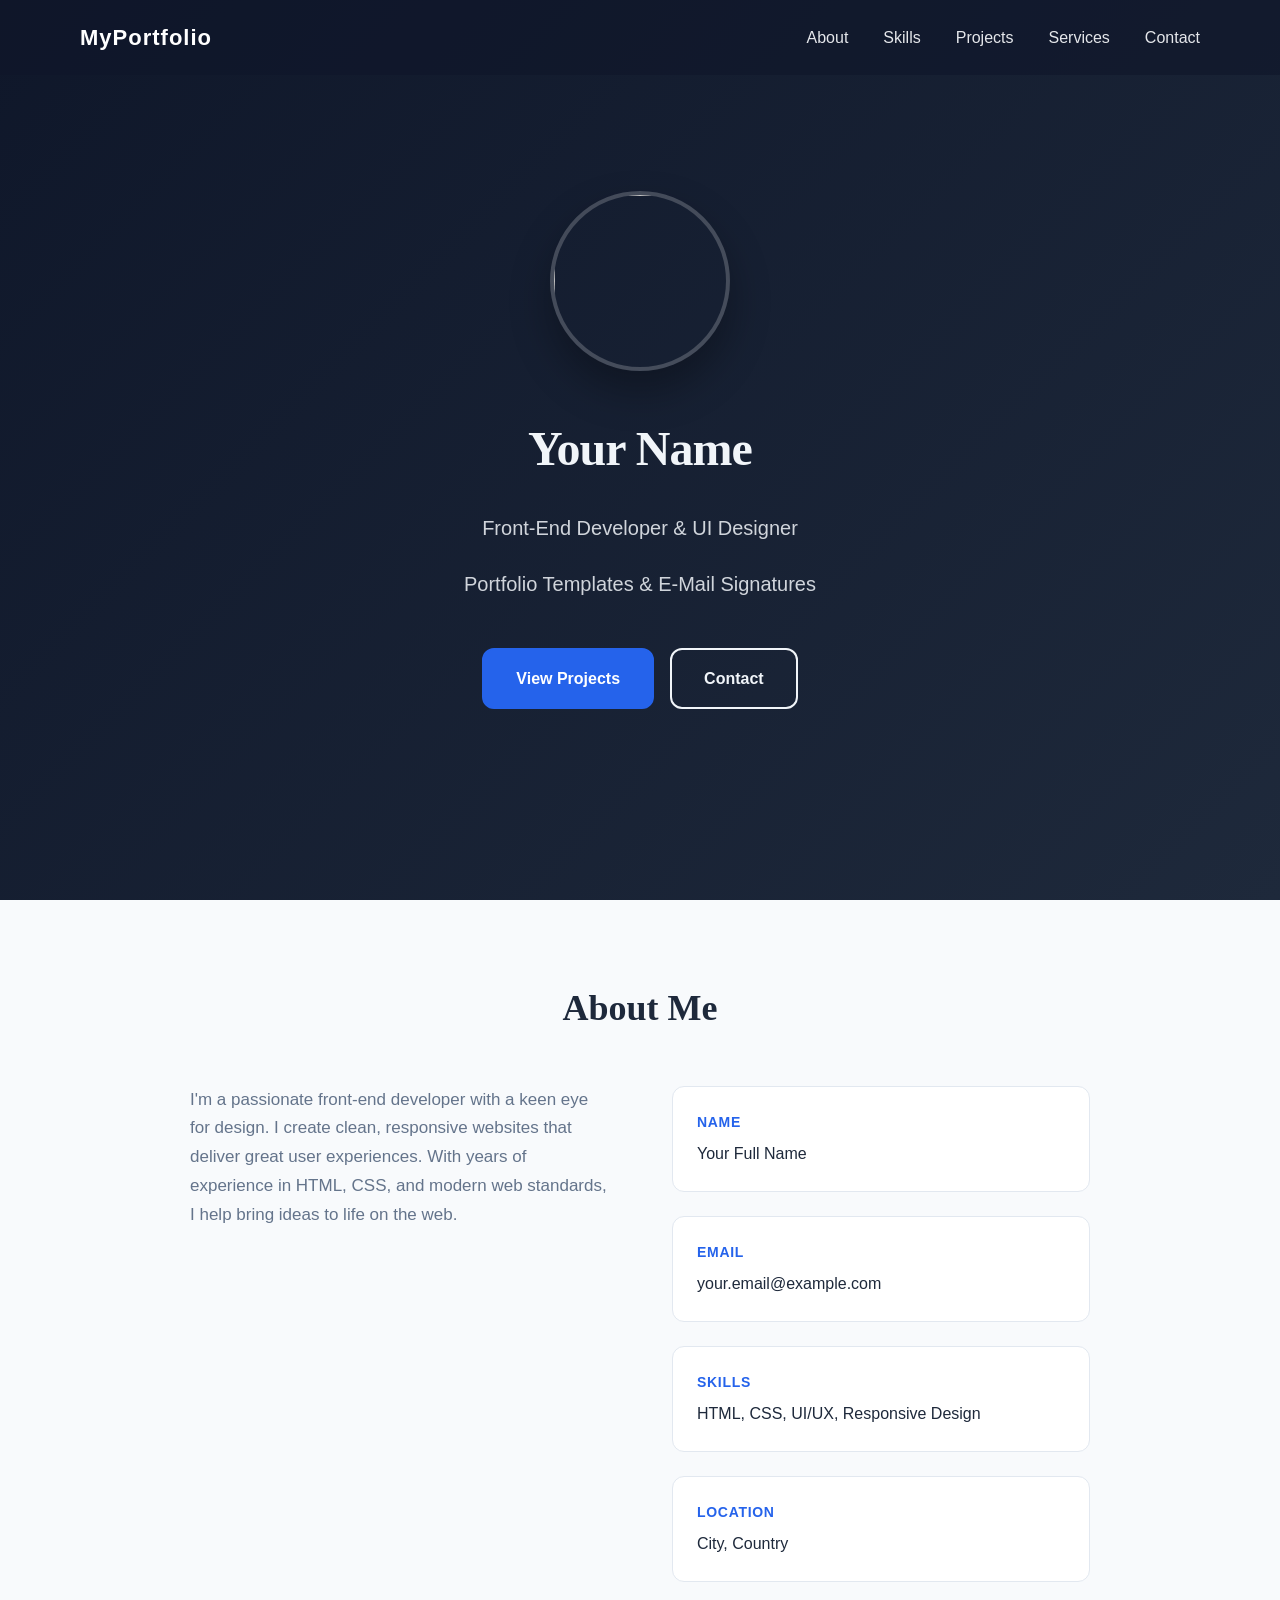
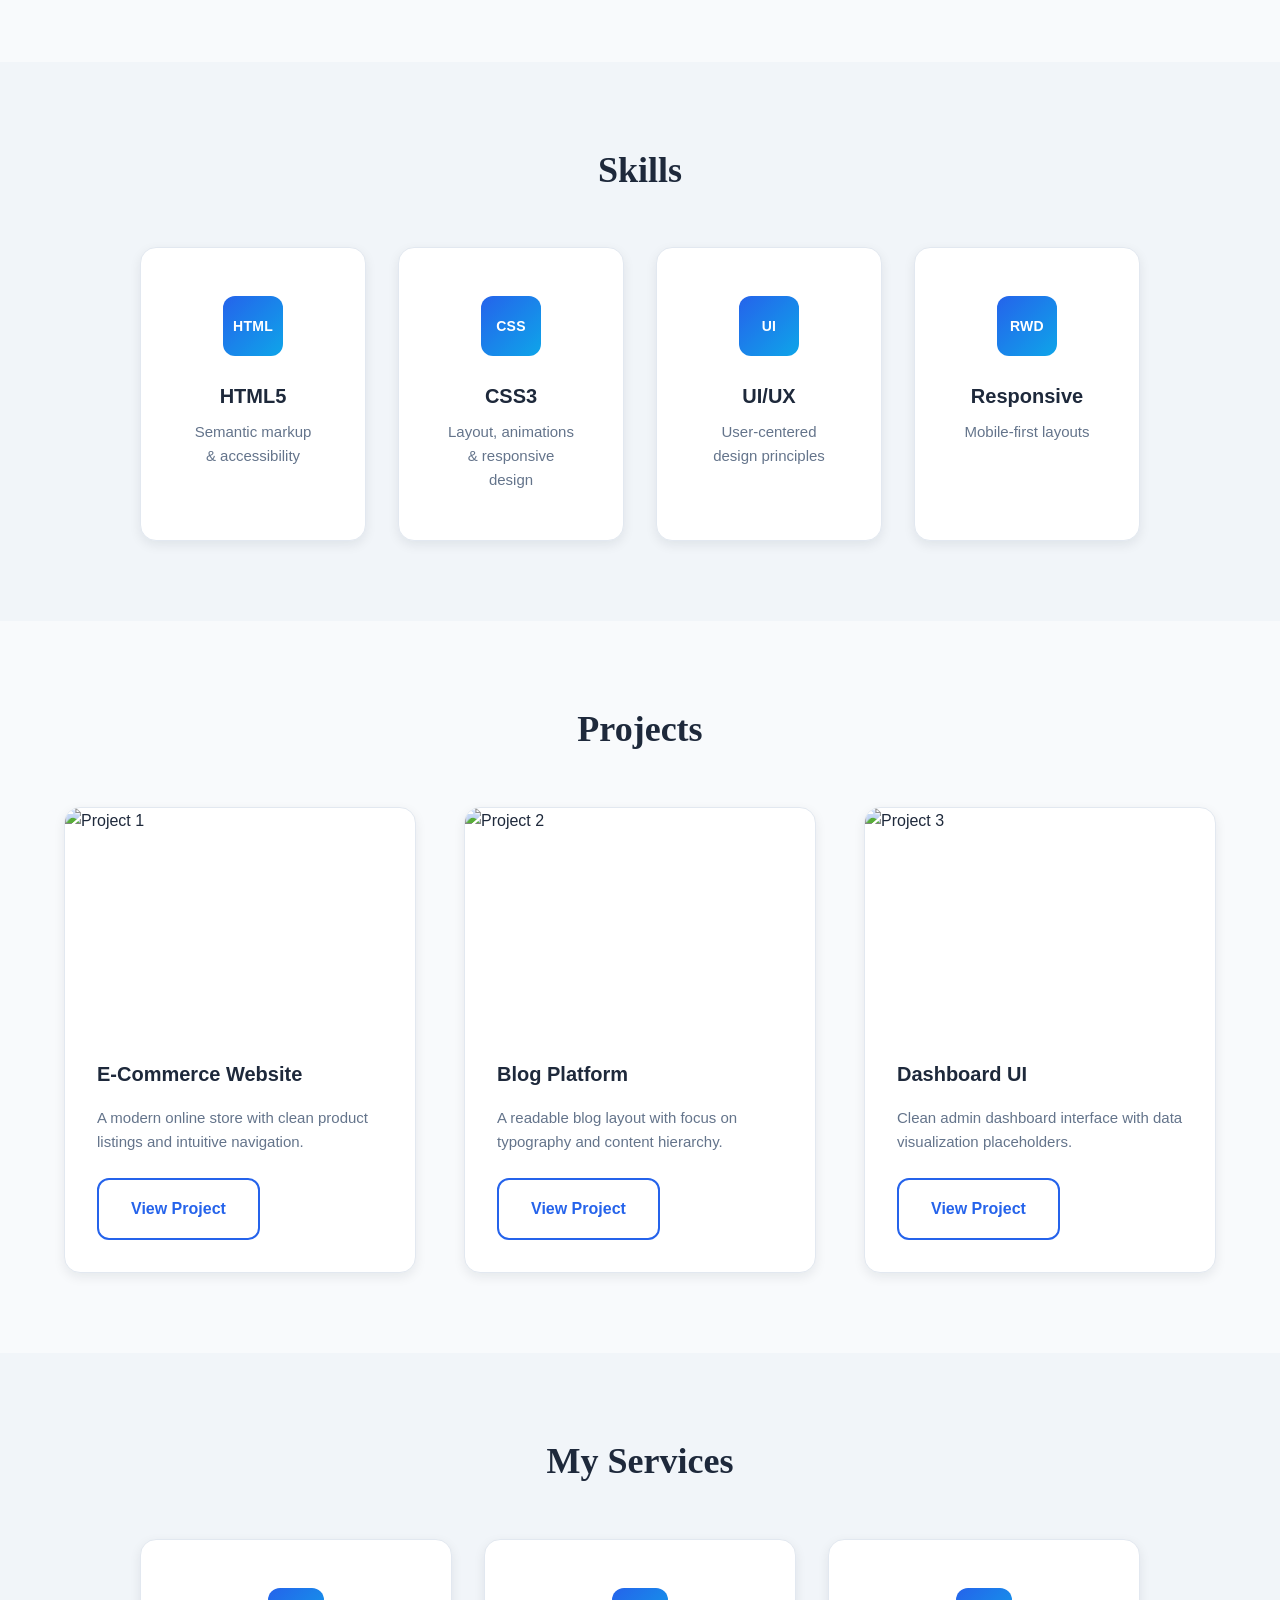
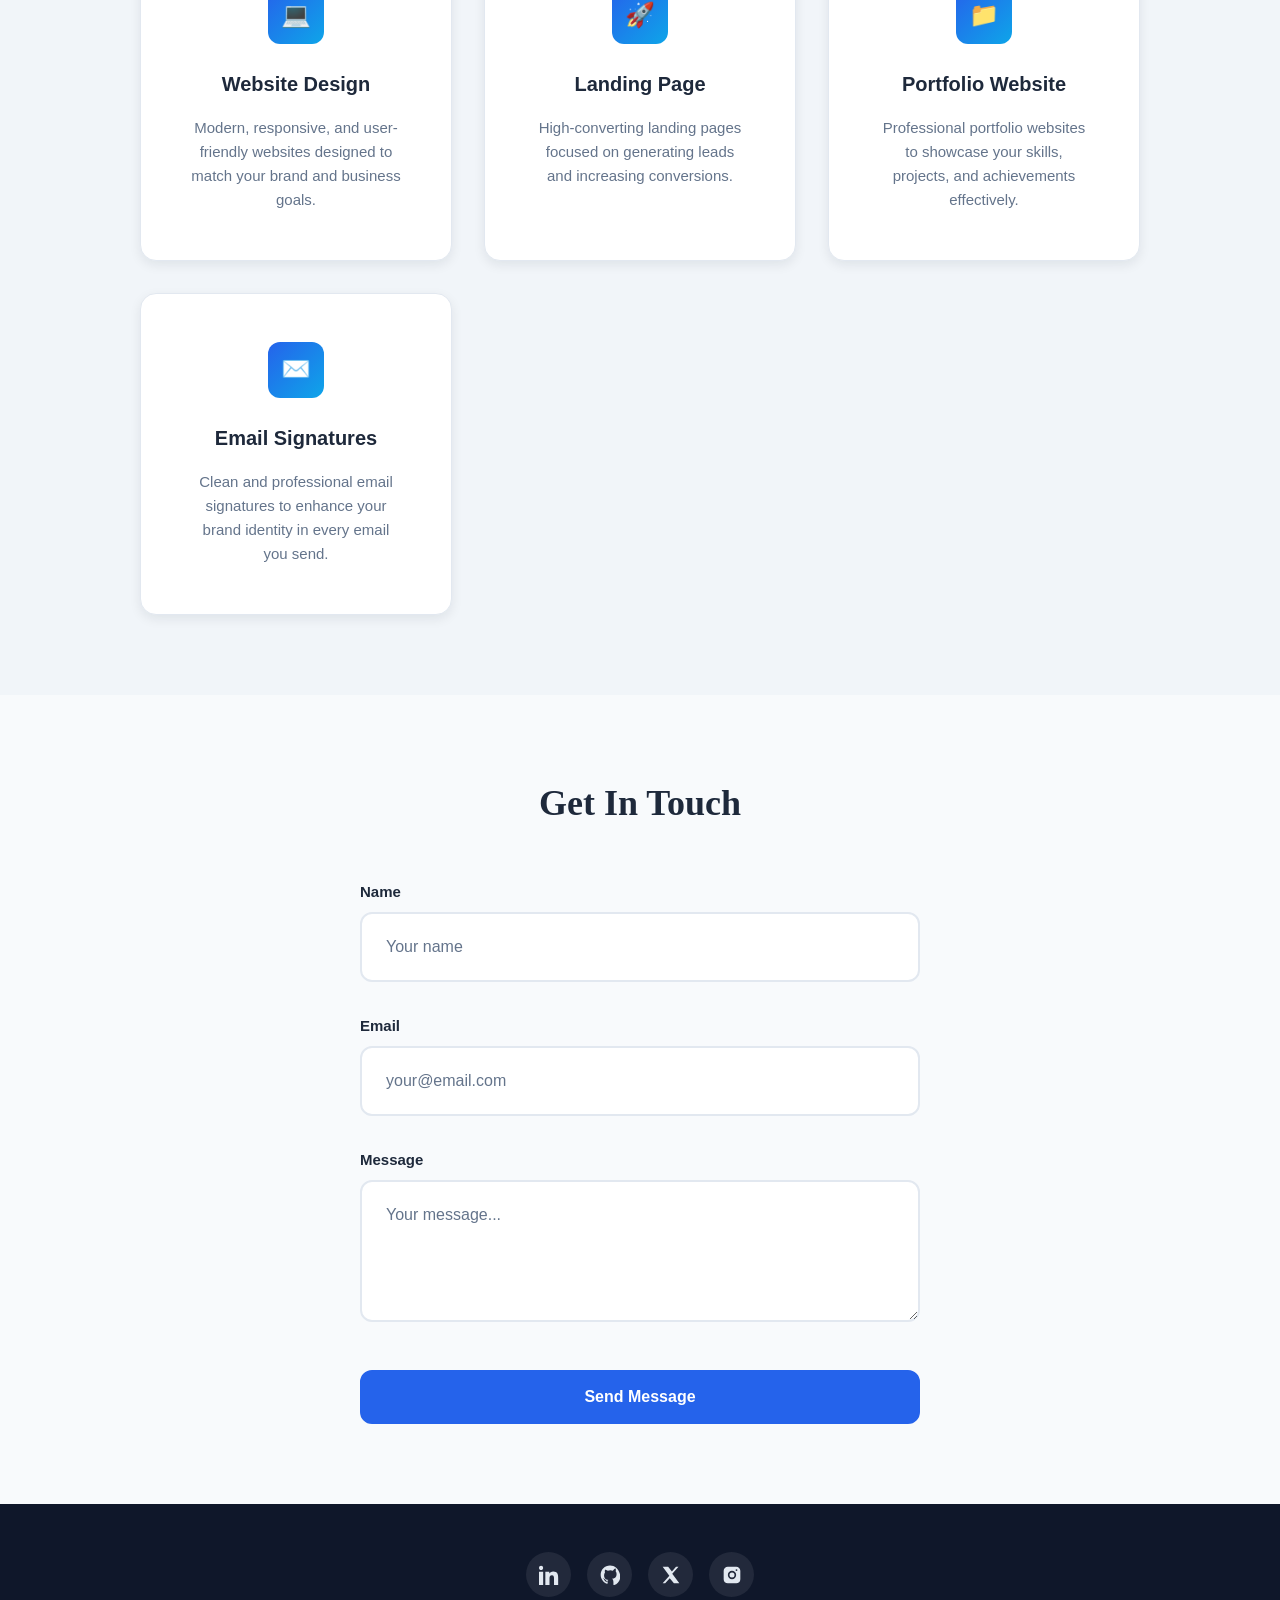
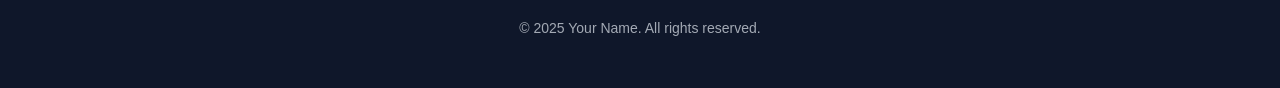
==== index.html @ 41b62353 "Initial portfolio with Vercel live link" ====
<!DOCTYPE html>
<html lang="en">

<head>
    <meta charset="UTF-8">
    <meta name="viewport" content="width=device-width, initial-scale=1.0">
    <meta name="description" content="Professional Personal Portfolio Template - Clean and modern design">
    <title>Personal Portfolio | Your Name</title>
    <link rel="stylesheet" href="style.css">
</head>

<body>
    <header>
        <nav class="navbar">
            <div class="logo">MyPortfolio</div>

            <ul class="nav-links">
                <li><a href="#about">About</a></li>
                <li><a href="#skills">Skills</a></li>
                <li><a href="#projects">Projects</a></li>
                <li><a href="#services">Services</a></li>
                <li><a href="#contact">Contact</a></li>
            </ul>
        </nav>
    </header>
    <!-- ==================== HERO SECTION ==================== -->
    <header class="hero" id="home">
        <div class="hero-content container">
            <div class="hero-image-wrapper">
                <img src="https://placehold.co/280x280/1a2a3a/ffffff?text=Your+Photo" alt="" class="hero-image"
                    width="280" height="280">
            </div>
            <h1 class="hero-name">Your Name</h1>
            <p class="hero-tagline">Front-End Developer &amp; UI Designer</p>
            <p class="hero-tagline">Portfolio Templates &amp; E-Mail Signatures</p>
            <div class="hero-buttons">
                <a href="#projects" class="btn btn-primary">View Projects</a>
                <a href="#contact" class="btn btn-secondary">Contact</a>
            </div>
        </div>
    </header>

    <main>
        <!-- ==================== ABOUT SECTION ==================== -->
        <section class="about section" id="about">
            <div class="container">
                <h2 class="section-title">About Me</h2>
                <div class="about-grid">
                    <div class="about-intro">
                        <p class="about-text">
                            I'm a passionate front-end developer with a keen eye for design. I create clean,
                            responsive websites that deliver great user experiences. With years of experience
                            in HTML, CSS, and modern web standards, I help bring ideas to life on the web.
                        </p>
                    </div>
                    <div class="about-info">
                        <ul class="info-list">
                            <li class="info-item"><span class="info-label">Name</span><span class="info-value">Your Full
                                    Name</span></li>
                            <li class="info-item"><span class="info-label">Email</span><span
                                    class="info-value">your.email@example.com</span></li>
                            <li class="info-item"><span class="info-label">Skills</span><span class="info-value">HTML,
                                    CSS, UI/UX, Responsive Design</span></li>
                            <li class="info-item"><span class="info-label">Location</span><span class="info-value">City,
                                    Country</span></li>
                        </ul>
                    </div>
                </div>
            </div>
        </section>

        <!-- ==================== SKILLS SECTION ==================== -->
        <section class="skills section section-alt" id="skills">
            <div class="container">
                <h2 class="section-title">Skills</h2>
                <div class="skills-grid">
                    <div class="skill-card">
                        <div class="skill-icon">HTML</div>
                        <h3 class="skill-title">HTML5</h3>
                        <p class="skill-desc">Semantic markup &amp; accessibility</p>
                    </div>
                    <div class="skill-card">
                        <div class="skill-icon">CSS</div>
                        <h3 class="skill-title">CSS3</h3>
                        <p class="skill-desc">Layout, animations &amp; responsive design</p>
                    </div>
                    <div class="skill-card">
                        <div class="skill-icon">UI</div>
                        <h3 class="skill-title">UI/UX</h3>
                        <p class="skill-desc">User-centered design principles</p>
                    </div>
                    <div class="skill-card">
                        <div class="skill-icon">RWD</div>
                        <h3 class="skill-title">Responsive</h3>
                        <p class="skill-desc">Mobile-first layouts</p>
                    </div>
                </div>
            </div>
        </section>

        <!-- PROJECTS SECTION -->
        <section class="projects section" id="projects">
            <div class="container">
                <h2 class="section-title">Projects</h2>
                <div class="projects-grid">
                    <article class="project-card">
                        <div class="project-image-wrap">
                            <img src="https://placehold.co/600x360/2d3e50/e8ecef?text=Project+1" alt="Project 1"
                                class="project-image" width="600" height="360">
                        </div>
                        <div class="project-content">
                            <h3 class="project-title">E-Commerce Website</h3>
                            <p class="project-desc">A modern online store with clean product listings and intuitive
                                navigation.</p>
                            <a href="#project-1" class="btn btn-outline">View Project</a>
                        </div>
                    </article>
                    <article class="project-card">
                        <div class="project-image-wrap">
                            <img src="https://placehold.co/600x360/2d3e50/e8ecef?text=Project+2" alt="Project 2"
                                class="project-image" width="600" height="360">
                        </div>
                        <div class="project-content">
                            <h3 class="project-title">Blog Platform</h3>
                            <p class="project-desc">A readable blog layout with focus on typography and content
                                hierarchy.</p>
                            <a href="#project-2" class="btn btn-outline">View Project</a>
                        </div>
                    </article>
                    <article class="project-card">
                        <div class="project-image-wrap">
                            <img src="https://placehold.co/600x360/2d3e50/e8ecef?text=Project+3" alt="Project 3"
                                class="project-image" width="600" height="360">
                        </div>
                        <div class="project-content">
                            <h3 class="project-title">Dashboard UI</h3>
                            <p class="project-desc">Clean admin dashboard interface with data visualization
                                placeholders.</p>
                            <a href="#project-3" class="btn btn-outline">View Project</a>
                        </div>
                    </article>
                </div>
            </div>
        </section>

        <!-- ==================== SERVICES SECTION ==================== -->
        <!-- ==================== SERVICES SECTION ==================== -->
        <section class="services section section-alt" id="services">
            <div class="container">
                <h2 class="section-title">My Services</h2>

                <div class="services-grid">

                    <!-- Service 1 -->
                    <div class="service-card">
                        <div class="service-icon-wrap">
                            <span class="service-icon">💻</span>
                        </div>
                        <h3 class="service-title">Website Design</h3>
                        <p class="service-desc">
                            Modern, responsive, and user-friendly websites designed to match your brand and business
                            goals.
                        </p>
                    </div>

                    <!-- Service 2 -->
                    <div class="service-card">
                        <div class="service-icon-wrap">
                            <span class="service-icon">🚀</span>
                        </div>
                        <h3 class="service-title">Landing Page</h3>
                        <p class="service-desc">
                            High-converting landing pages focused on generating leads and increasing conversions.
                        </p>
                    </div>

                    <!-- Service 3 -->
                    <div class="service-card">
                        <div class="service-icon-wrap">
                            <span class="service-icon">📁</span>
                        </div>
                        <h3 class="service-title">Portfolio Website</h3>
                        <p class="service-desc">
                            Professional portfolio websites to showcase your skills, projects, and achievements
                            effectively.
                        </p>
                    </div>

                    <!-- Service 4 -->
                    <div class="service-card">
                        <div class="service-icon-wrap">
                            <span class="service-icon">✉️</span>
                        </div>
                        <h3 class="service-title">Email Signatures</h3>
                        <p class="service-desc">
                            Clean and professional email signatures to enhance your brand identity in every email you
                            send.
                        </p>
                    </div>

                </div>
            </div>
        </section>

        <!-- ==================== CONTACT SECTION ==================== -->
        <section class="contact section" id="contact">
            <div class="container">
                <h2 class="section-title">Get In Touch</h2>
                <div class="contact-wrapper">
                    <form class="contact-form" action="#" method="post" aria-label="Contact form">
                        <div class="form-group">
                            <label for="name">Name</label>
                            <input type="text" id="name" name="name" placeholder="Your name" required>
                        </div>
                        <div class="form-group">
                            <label for="email">Email</label>
                            <input type="email" id="email" name="email" placeholder="your@email.com" required>
                        </div>
                        <div class="form-group">
                            <label for="message">Message</label>
                            <textarea id="message" name="message" rows="5" placeholder="Your message..."
                                required></textarea>
                        </div>
                        <button type="submit" class="btn btn-primary btn-full">Send Message</button>
                    </form>
                </div>
            </div>
        </section>
    </main>

    <!-- ==================== FOOTER ==================== -->
    <footer class="footer">
        <div class="container">
            <div class="footer-social">

                <!-- LinkedIn -->
                <a href="#" class="social-link" aria-label="LinkedIn">
                    <svg viewBox="0 0 24 24" class="social-icon">
                        <path
                            d="M4.98 3.5C4.98 4.88 3.87 6 2.5 6S0 4.88 0 3.5 1.12 1 2.5 1s2.48 1.12 2.48 2.5zM0 8h5v16H0V8zm7.5 0h4.8v2.2h.1c.7-1.2 2.3-2.5 4.7-2.5 5 0 5.9 3.3 5.9 7.6V24h-5v-7.6c0-1.8 0-4.1-2.5-4.1s-2.9 2-2.9 4v7.7h-5V8z" />
                    </svg>
                </a>

                <!-- GitHub -->
                <a href="#" class="social-link" aria-label="GitHub">
                    <svg viewBox="0 0 24 24" class="social-icon">
                        <path
                            d="M12 .5C5.7.5.8 5.4.8 11.7c0 5 3.2 9.3 7.6 10.8.6.1.8-.2.8-.6v-2c-3.1.7-3.7-1.5-3.7-1.5-.5-1.2-1.2-1.5-1.2-1.5-1-.7.1-.7.1-.7 1.1.1 1.7 1.1 1.7 1.1 1 .1.6 1.6 2.6 2.2.3-.8.8-1.3 1.4-1.6-2.5-.3-5.2-1.3-5.2-5.7 0-1.3.5-2.4 1.1-3.3-.1-.3-.5-1.6.1-3.3 0 0 .9-.3 3.3 1.2a11.5 11.5 0 0 1 6 0C17.8 4 18.7 4.3 18.7 4.3c.6 1.7.2 3 .1 3.3.7.9 1.1 2 1.1 3.3 0 4.4-2.7 5.4-5.3 5.7.8.7 1.5 2 1.5 4v2.9c0 .4.2.7.8.6 4.4-1.5 7.6-5.8 7.6-10.8C23.2 5.4 18.3.5 12 .5z" />
                    </svg>
                </a>

                <!-- Twitter (X) -->
                <a href="#" class="social-link" aria-label="Twitter">
                    <svg viewBox="0 0 24 24" class="social-icon">
                        <path d="M18 2h3l-7.5 8.6L22 22h-6.5l-5-6.2L5 22H2l8-9.2L2 2h6.6l4.5 5.7L18 2z" />
                    </svg>
                </a>

                <!-- Instagram -->
                <a href="#" class="social-link" aria-label="Instagram">
                    <svg viewBox="0 0 24 24" class="social-icon">
                        <path d="M7 2C4.2 2 2 4.2 2 7v10c0 2.8 2.2 5 5 5h10c2.8 
                    0 5-2.2 5-5V7c0-2.8-2.2-5-5-5H7zm5 
                    5a5 5 0 1 1 0 10 5 5 0 0 1 
                    0-10zm6.5-.9a1.1 1.1 0 1 1-2.2 
                    0 1.1 1.1 0 0 1 2.2 0zM12 
                    9a3 3 0 1 0 0 6 3 3 0 0 0 
                    0-6z" />
                    </svg>
                </a>

            </div>

            <p class="footer-copyright">
                &copy; 2025 Your Name. All rights reserved.
            </p>
        </div>
    </footer>
</body>

</html>
---- style.css ----
:root {
    /* Colors - modern professional palette */
    --color-primary: #2563eb;
    --color-primary-dark: #1d4ed8;
    --color-accent: #0ea5e9;
    --color-text: #1e293b;
    --color-text-muted: #64748b;
    --color-bg: #f8fafc;
    --color-bg-alt: #f1f5f9;
    --color-white: #ffffff;
    --color-hero-bg: #0f172a;
    --color-hero-text: #f1f5f9;
    --color-border: #e2e8f0;
    --color-card-shadow: rgba(15, 23, 42, 0.08);
    --color-card-shadow-hover: rgba(15, 23, 42, 0.12);

    /* Typography - system font stack (no external fonts) */
    --font-sans: -apple-system, BlinkMacSystemFont, 'Segoe UI', Roboto, Oxygen, Ubuntu, sans-serif;
    --font-display: Georgia, 'Times New Roman', serif;

    /* Spacing */
    --space-xs: 0.5rem;
    --space-sm: 1rem;
    --space-md: 1.5rem;
    --space-lg: 2rem;
    --space-xl: 3rem;
    --space-2xl: 4rem;
    --section-padding: 5rem 0;

    /* Layout */
    --container-max: 1200px;
    --container-padding: 1.5rem;
    --border-radius: 12px;
    --border-radius-lg: 16px;
    --transition: 0.25s ease;
}

/* -------------------- Reset & Base -------------------- */
*,
*::before,
*::after {
    box-sizing: border-box;
    margin: 0;
    padding: 0;
}

html {
    scroll-behavior: smooth;
}

body {
    font-family: var(--font-sans);
    font-size: 1rem;
    line-height: 1.6;
    color: var(--color-text);
    background-color: var(--color-bg);
    -webkit-font-smoothing: antialiased;
}

img {
    max-width: 100%;
    height: auto;
    display: block;
}

a {
    color: inherit;
    text-decoration: none;
}

ul {
    list-style: none;
}

/* -------------------- Reusable Layout Classes -------------------- */
.container {
    width: 100%;
    max-width: var(--container-max);
    margin-left: auto;
    margin-right: auto;
    padding-left: var(--container-padding);
    padding-right: var(--container-padding);
}

.section {
    padding: var(--section-padding);
}

.section-alt {
    background-color: var(--color-bg-alt);
}

.section-title {
    font-family: var(--font-display);
    font-size: clamp(1.75rem, 4vw, 2.25rem);
    font-weight: 700;
    color: var(--color-text);
    text-align: center;
    margin-bottom: var(--space-xl);
}

/* -------------------- Buttons (Reusable) -------------------- */
.btn {
    display: inline-block;
    padding: var(--space-sm) var(--space-lg);
    font-family: var(--font-sans);
    font-size: 1rem;
    font-weight: 600;
    text-align: center;
    border-radius: var(--border-radius);
    border: 2px solid transparent;
    cursor: pointer;
    transition: background-color var(--transition), color var(--transition),
        border-color var(--transition), transform var(--transition);
}

.btn:hover {
    transform: translateY(-2px);
}

.btn-primary {
    background-color: var(--color-primary);
    color: var(--color-white);
    border-color: var(--color-primary);
}

.btn-primary:hover {
    background-color: var(--color-primary-dark);
    border-color: var(--color-primary-dark);
}

.btn-secondary {
    background-color: transparent;
    color: var(--color-hero-text);
    border-color: var(--color-hero-text);
}

.btn-secondary:hover {
    background-color: var(--color-white);
    color: var(--color-hero-bg);
    border-color: var(--color-white);
}

.btn-outline {
    background-color: transparent;
    color: var(--color-primary);
    border-color: var(--color-primary);
}

.btn-outline:hover {
    background-color: var(--color-primary);
    color: var(--color-white);
}

.btn-full {
    width: 100%;
}

/* NAVBAR */

.navbar {
    position: fixed;
    top: 0;
    left: 0;
    width: 100%;
    padding: 20px 80px;
    display: flex;
    justify-content: space-between;
    align-items: center;
    background: rgba(15, 23, 42, 0.6);
    z-index: 1000;
}

/* logo */

.logo {
    color: white;
    font-size: 22px;
    font-weight: bold;
    letter-spacing: 1px;
}

/* links */

.nav-links {
    display: flex;
    gap: 35px;
    list-style: none;
}

.nav-links a {
    text-decoration: none;
    color: #e5e7eb;
    font-size: 16px;
    transition: 0.3s;
}

/* hover effect */

.nav-links a:hover {
    color: #3b82f6;
}

/* -------------------- HERO SECTION -------------------- */
.hero {
    padding-top: 120px;
    min-height: 100vh;
    display: flex;
    align-items: center;
    justify-content: center;
    background: linear-gradient(135deg, var(--color-hero-bg) 0%, #1e293b 100%);
    color: var(--color-hero-text);
    text-align: center;
    padding: var(--space-2xl) var(--container-padding);
}

.hero-content {
    display: flex;
    flex-direction: column;
    align-items: center;
    gap: var(--space-md);
}

.hero-image-wrapper {
    margin-bottom: var(--space-sm);
}

.hero-image {
    width: 180px;
    height: 180px;
    object-fit: cover;
    border-radius: 50%;
    border: 4px solid rgba(255, 255, 255, 0.2);
    box-shadow: 0 20px 40px rgba(0, 0, 0, 0.3);
    transition: transform var(--transition), box-shadow var(--transition);
}

.hero-image:hover {
    transform: scale(1.05);
    box-shadow: 0 24px 48px rgba(0, 0, 0, 0.4);
}

.hero-name {
    font-family: var(--font-display);
    font-size: clamp(2rem, 5vw, 3rem);
    font-weight: 700;
    letter-spacing: -0.02em;
}

.hero-tagline {
    font-size: clamp(1rem, 2vw, 1.25rem);
    color: rgba(241, 245, 249, 0.85);
    max-width: 400px;
}

.hero-buttons {
    display: flex;
    flex-wrap: wrap;
    gap: var(--space-sm);
    justify-content: center;
    margin-top: var(--space-md);
}

/* -------------------- ABOUT SECTION -------------------- */
.about-grid {
    display: grid;
    grid-template-columns: 1fr 1fr;
    gap: var(--space-2xl);
    align-items: start;
    max-width: 900px;
    margin: 0 auto;
}

.about-text {
    font-size: 1.0625rem;
    color: var(--color-text-muted);
    line-height: 1.7;
}

.info-list {
    display: flex;
    flex-direction: column;
    gap: var(--space-md);
}

.info-item {
    display: flex;
    flex-direction: column;
    gap: var(--space-xs);
    padding: var(--space-md);
    background: var(--color-white);
    border-radius: var(--border-radius);
    border: 1px solid var(--color-border);
    transition: box-shadow var(--transition), border-color var(--transition);
}

.info-item:hover {
    box-shadow: 0 4px 12px var(--color-card-shadow);
    border-color: var(--color-primary);
}

.info-label {
    font-size: 0.875rem;
    font-weight: 600;
    color: var(--color-primary);
    text-transform: uppercase;
    letter-spacing: 0.05em;
}

.info-value {
    font-size: 1rem;
    color: var(--color-text);
}

/* -------------------- SKILLS SECTION -------------------- */
.skills-grid {
    display: grid;
    grid-template-columns: repeat(auto-fit, minmax(220px, 1fr));
    gap: var(--space-lg);
    max-width: 1000px;
    margin: 0 auto;
}

.skill-card {
    background: var(--color-white);
    padding: var(--space-xl);
    border-radius: var(--border-radius-lg);
    text-align: center;
    border: 1px solid var(--color-border);
    box-shadow: 0 4px 12px var(--color-card-shadow);
    transition: transform var(--transition), box-shadow var(--transition),
        border-color var(--transition);
}

.skill-card:hover {
    transform: translateY(-6px);
    box-shadow: 0 12px 24px var(--color-card-shadow-hover);
    border-color: var(--color-primary);
}

.skill-icon {
    width: 60px;
    height: 60px;
    margin: 0 auto var(--space-md);
    display: flex;
    align-items: center;
    justify-content: center;
    background: linear-gradient(135deg, var(--color-primary), var(--color-accent));
    color: var(--color-white);
    font-size: 0.875rem;
    font-weight: 700;
    border-radius: var(--border-radius);
    letter-spacing: 0.02em;
}

.skill-title {
    font-size: 1.25rem;
    font-weight: 600;
    color: var(--color-text);
    margin-bottom: var(--space-xs);
}

.skill-desc {
    font-size: 0.9375rem;
    color: var(--color-text-muted);
}

/* -------------------- PROJECTS SECTION -------------------- */
.projects-grid {
    display: grid;
    grid-template-columns: repeat(auto-fit, minmax(320px, 1fr));
    gap: var(--space-xl);
}

.project-card {
    background: var(--color-white);
    border-radius: var(--border-radius-lg);
    overflow: hidden;
    border: 1px solid var(--color-border);
    box-shadow: 0 4px 12px var(--color-card-shadow);
    transition: transform var(--transition), box-shadow var(--transition);
}

.project-card:hover {
    transform: translateY(-4px);
    box-shadow: 0 12px 28px var(--color-card-shadow-hover);
}

.project-image-wrap {
    overflow: hidden;
    aspect-ratio: 16 / 10;
}

.project-image {
    width: 100%;
    height: 100%;
    object-fit: cover;
    transition: transform 0.4s ease;
}

.project-card:hover .project-image {
    transform: scale(1.05);
}

.project-content {
    padding: var(--space-lg);
}

.project-title {
    font-size: 1.25rem;
    font-weight: 600;
    color: var(--color-text);
    margin-bottom: var(--space-sm);
}

.project-desc {
    font-size: 0.9375rem;
    color: var(--color-text-muted);
    margin-bottom: var(--space-md);
}

/* -------------------- SERVICES SECTION -------------------- */
.services-grid {
    display: grid;
    grid-template-columns: repeat(3, 1fr);
    gap: var(--space-lg);
    max-width: 1000px;
    margin: 0 auto;
}

.service-card {
    background: var(--color-white);
    padding: var(--space-xl);
    border-radius: var(--border-radius-lg);
    text-align: center;
    border: 1px solid var(--color-border);
    box-shadow: 0 4px 12px var(--color-card-shadow);
    transition: transform var(--transition), box-shadow var(--transition),
        border-color var(--transition);
}

.service-card:hover {
    transform: translateY(-6px);
    box-shadow: 0 12px 24px var(--color-card-shadow-hover);
    border-color: var(--color-primary);
}

.service-icon-wrap {
    margin-bottom: var(--space-md);
}

.service-icon {
    display: inline-flex;
    align-items: center;
    justify-content: center;
    width: 56px;
    height: 56px;
    background: linear-gradient(135deg, var(--color-primary), var(--color-accent));
    color: var(--color-white);
    font-size: 1.5rem;
    border-radius: var(--border-radius);
}

.service-title {
    font-size: 1.25rem;
    font-weight: 600;
    color: var(--color-text);
    margin-bottom: var(--space-sm);
}

.service-desc {
    font-size: 0.9375rem;
    color: var(--color-text-muted);
    line-height: 1.6;
}

/* -------------------- CONTACT SECTION -------------------- */
.contact-wrapper {
    max-width: 560px;
    margin: 0 auto;
}

.contact-form {
    display: flex;
    flex-direction: column;
    gap: var(--space-lg);
}

.form-group {
    display: flex;
    flex-direction: column;
    gap: var(--space-xs);
}

.form-group label {
    font-size: 0.9375rem;
    font-weight: 600;
    color: var(--color-text);
}

.form-group input,
.form-group textarea {
    width: 100%;
    padding: var(--space-md);
    font-family: var(--font-sans);
    font-size: 1rem;
    border: 2px solid var(--color-border);
    border-radius: var(--border-radius);
    background: var(--color-white);
    color: var(--color-text);
    transition: border-color var(--transition), box-shadow var(--transition);
}

.form-group input:focus,
.form-group textarea:focus {
    outline: none;
    border-color: var(--color-primary);
    box-shadow: 0 0 0 4px rgba(37, 99, 235, 0.15);
}

.form-group input::placeholder,
.form-group textarea::placeholder {
    color: var(--color-text-muted);
}

.form-group textarea {
    resize: vertical;
    min-height: 120px;
}

.contact-form button[type="submit"] {
    margin-top: var(--space-sm);
}

/* -------------------- FOOTER -------------------- */
/* -------------------- FOOTER -------------------- */
.footer {
    background: var(--color-hero-bg);
    color: var(--color-hero-text);
    padding: var(--space-xl) var(--container-padding);
    text-align: center;
}

/* Social container */
.footer-social {
    display: flex;
    justify-content: center;
    align-items: center;
    gap: 16px;
    margin-bottom: 20px;
}

/* Social links (circle buttons) */
.social-link {
    display: flex;
    align-items: center;
    justify-content: center;
    width: 45px;
    height: 45px;
    background: rgba(255, 255, 255, 0.08);
    border-radius: 50%;
    color: #e2e8f0;
    text-decoration: none;
    transition: all 0.3s ease;
}

/* SVG Icon */
.social-icon {
    width: 20px;
    height: 20px;
    fill: currentColor;
    transition: transform 0.3s ease;
}

/* Hover Effects */
.social-link:hover {
    transform: translateY(-5px) scale(1.05);
}

/* Individual Colors on Hover */
.social-link[aria-label="LinkedIn"]:hover {
    background: #0077b5;
}

.social-link[aria-label="GitHub"]:hover {
    background: #333;
}

.social-link[aria-label="Twitter"]:hover {
    background: #000;
}

.social-link[aria-label="Instagram"]:hover {
    background: linear-gradient(45deg,
            #feda75,
            #fa7e1e,
            #d62976,
            #962fbf,
            #4f5bd5);
}

/* Icon Animation on Hover */
.social-link:hover .social-icon {
    transform: scale(1.2);
}

/* Copyright text */
.footer-copyright {
    font-size: 14px;
    color: rgba(226, 232, 240, 0.7);
}

/* -------------------- RESPONSIVE DESIGN -------------------- */

/* Tablet */
@media (max-width: 992px) {
    :root {
        --section-padding: 4rem 0;
    }

    .about-grid {
        grid-template-columns: 1fr;
        gap: var(--space-xl);
    }

    .services-grid {
        grid-template-columns: 1fr;
    }
}

/* Mobile */
@media (max-width: 768px) {
    :root {
        --section-padding: 3rem 0;
    }

    .navbar {
        padding: 15px var(--container-padding);
    }

    .hero {
        min-height: auto;
        padding: var(--space-2xl) var(--space-md);
    }

    .hero-image {
        width: 140px;
        height: 140px;
    }

    .hero-buttons {
        flex-direction: column;
        width: 100%;
        max-width: 280px;
    }

    .hero-buttons .btn {
        width: 100%;
    }

    .skills-grid {
        grid-template-columns: 1fr 1fr;
        gap: var(--space-md);
    }

    .projects-grid {
        grid-template-columns: 1fr;
    }

    .section-title {
        margin-bottom: var(--space-lg);
    }
}

/* Small mobile */
@media (max-width: 480px) {
    .skills-grid {
        grid-template-columns: 1fr;
    }

    .container {
        padding-left: var(--space-md);
        padding-right: var(--space-md);
    }
}
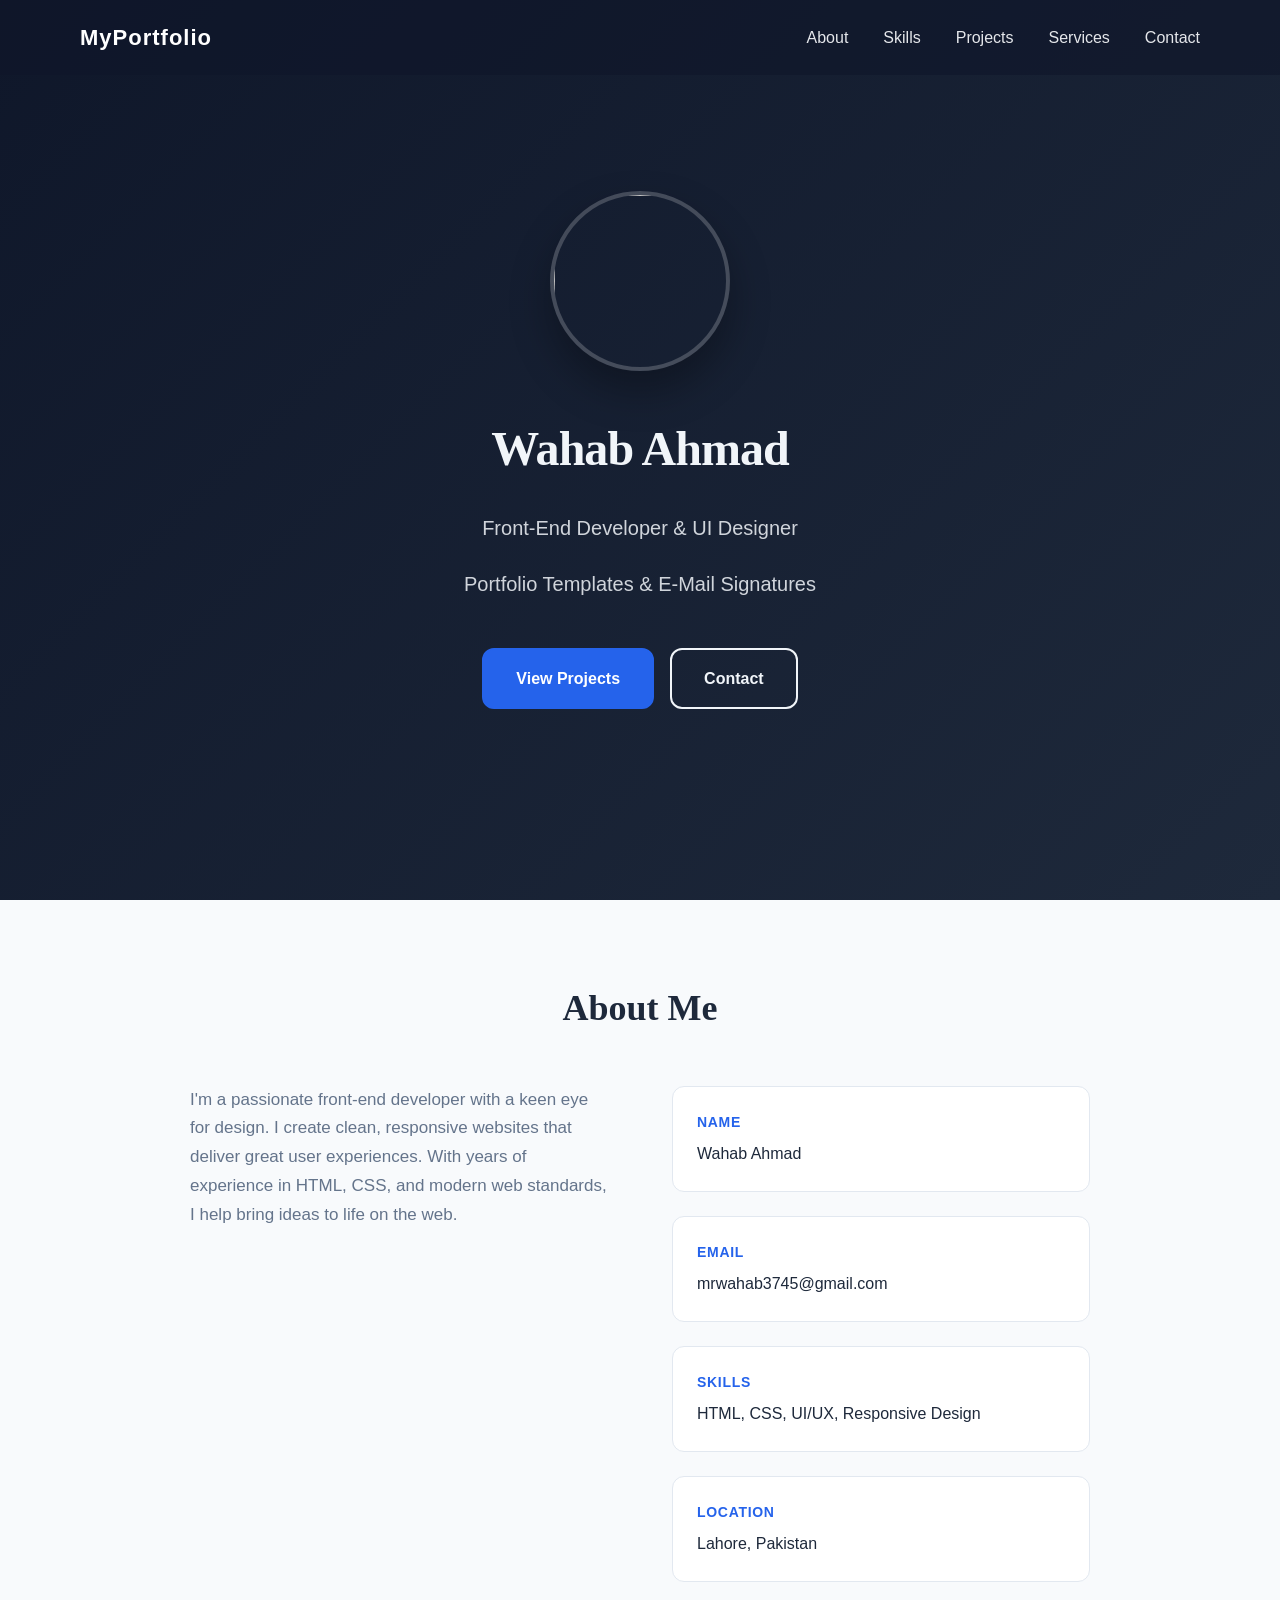
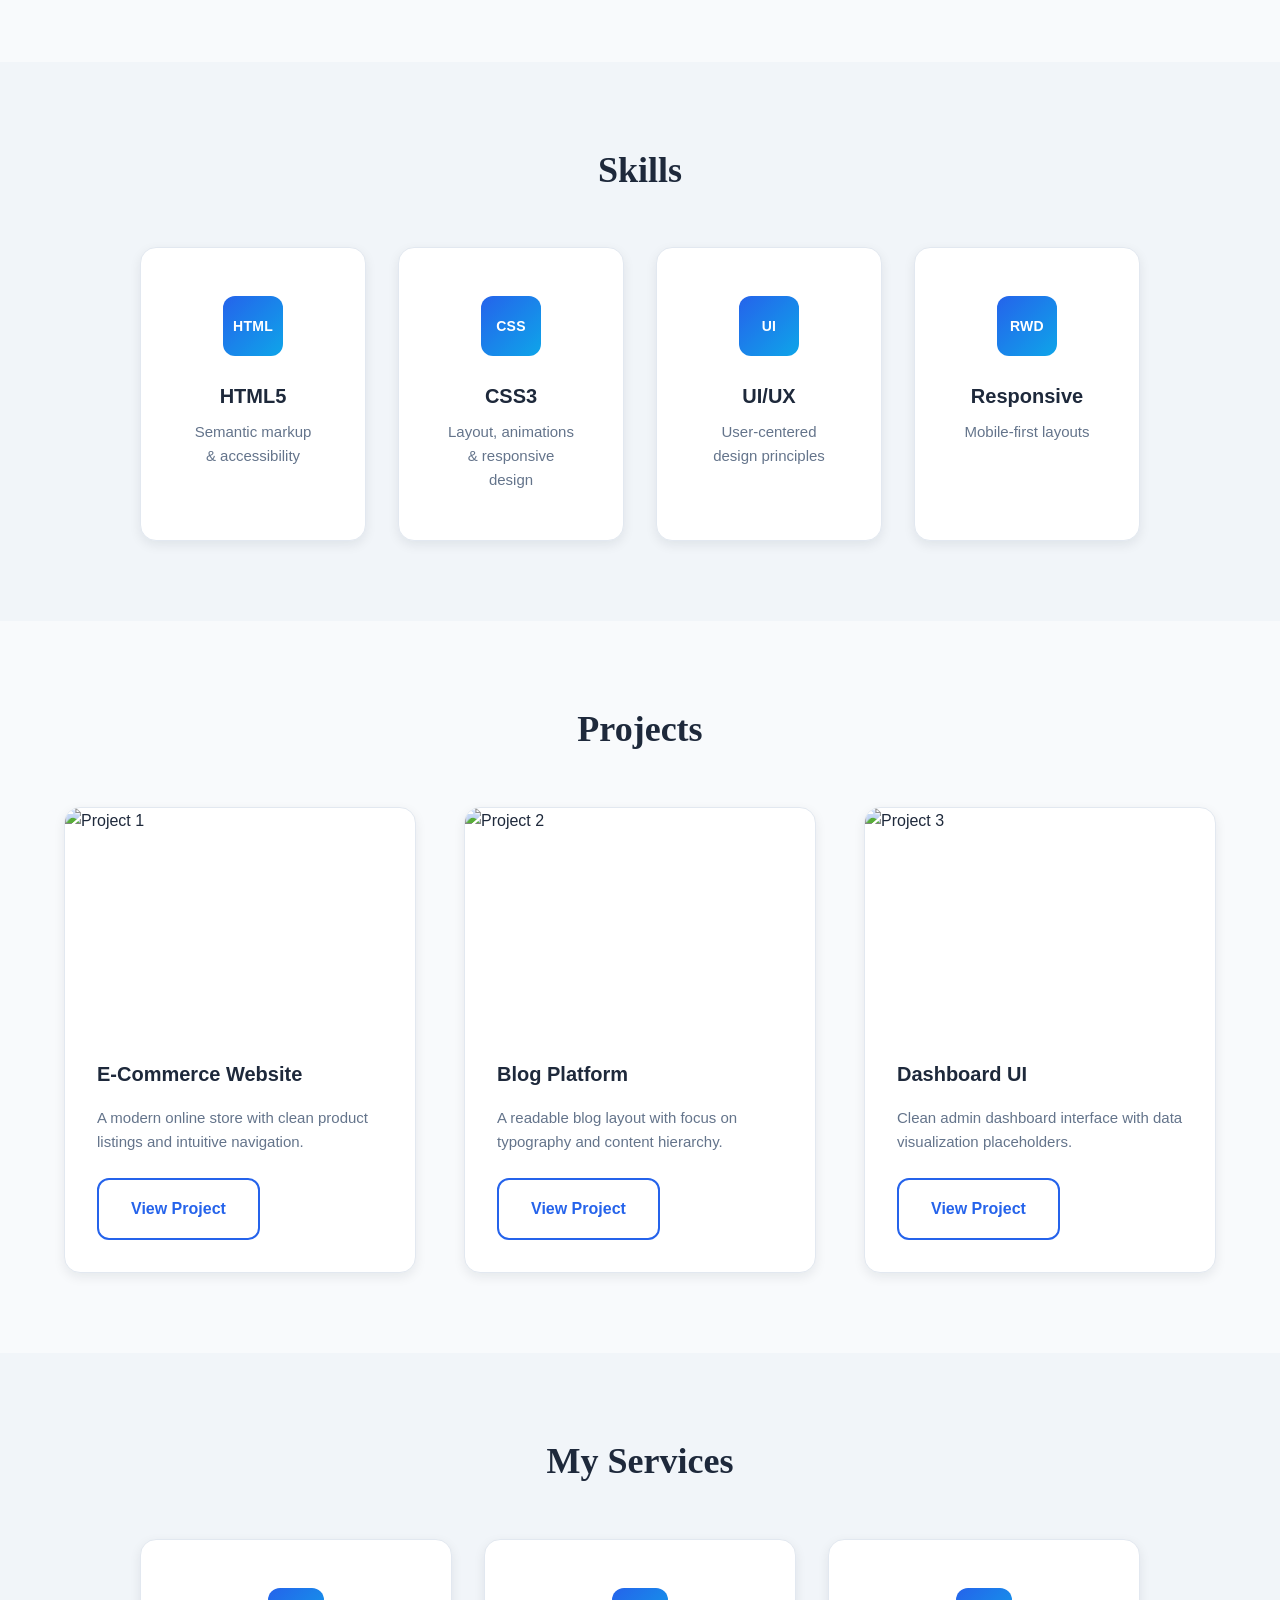
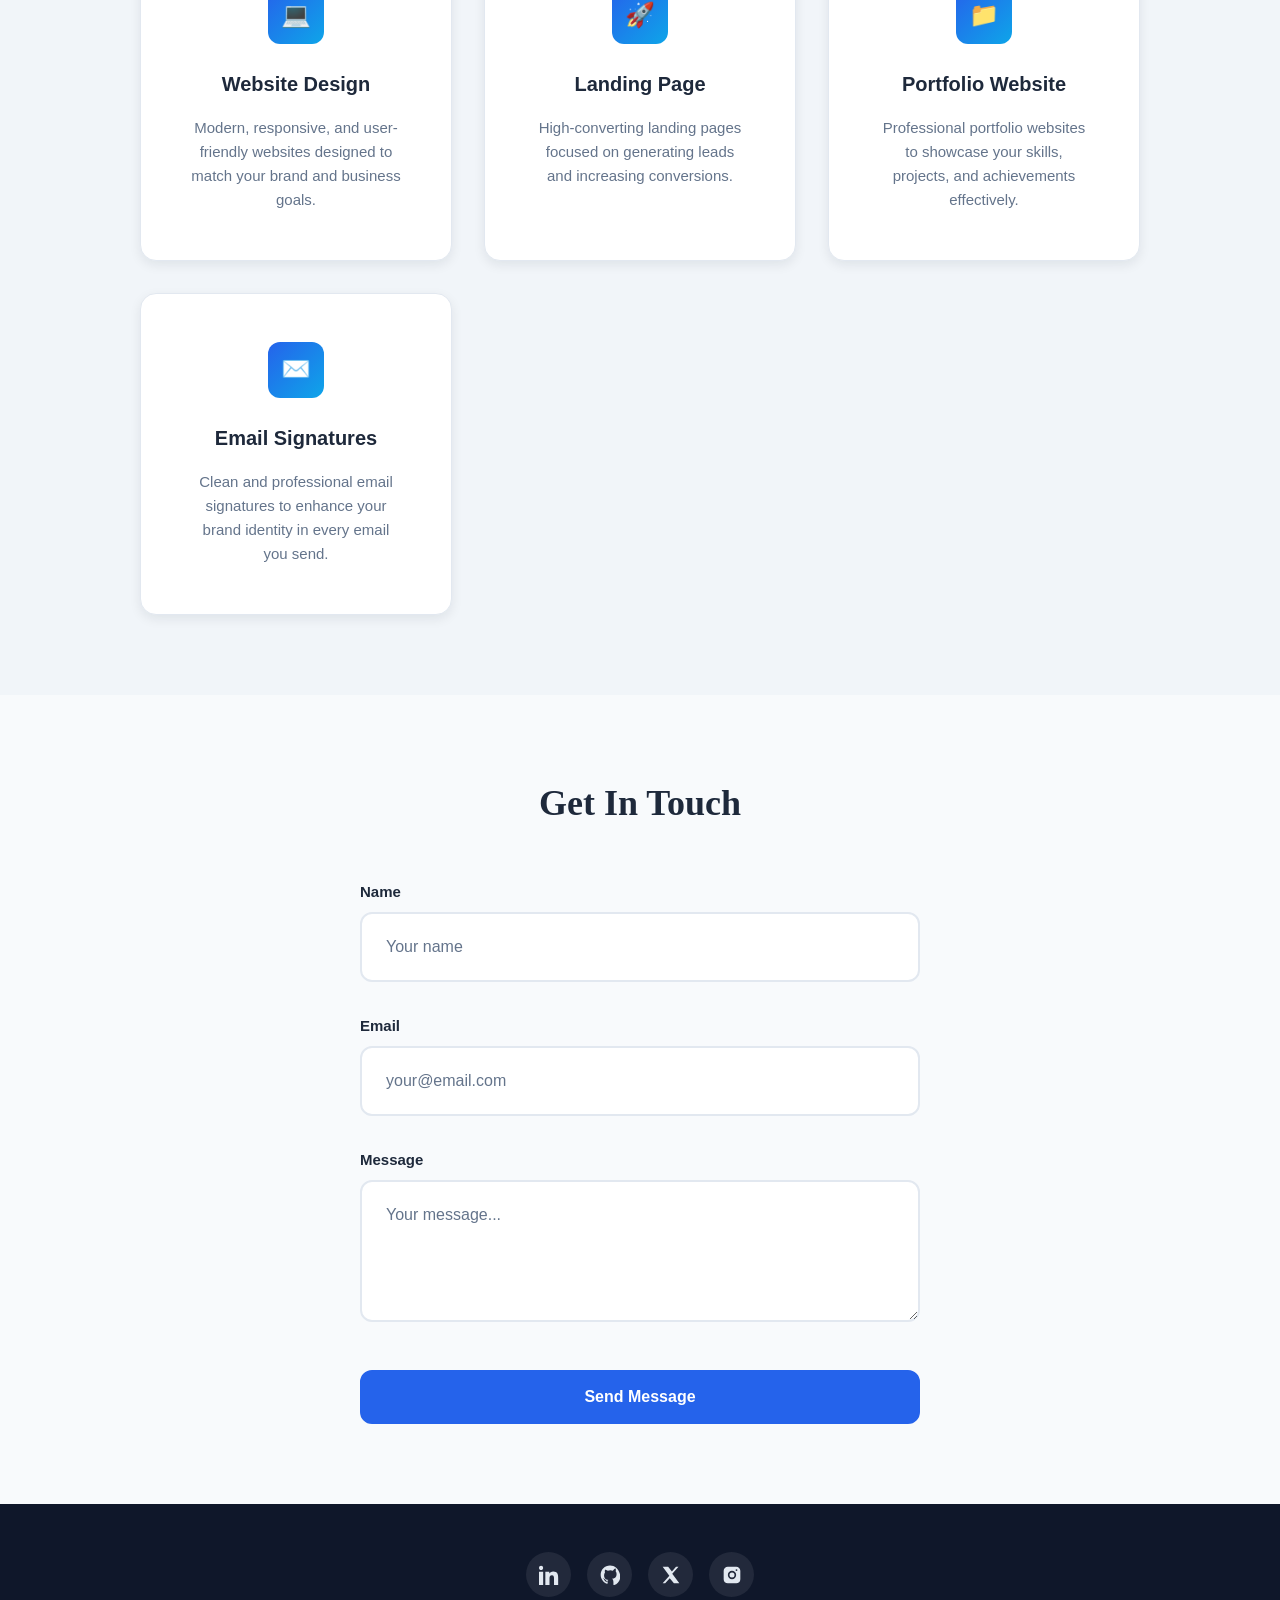
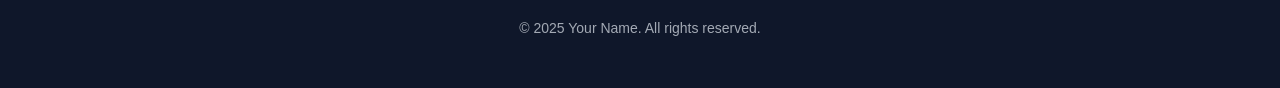
==== commit ead20988: "Updates" ====
--- a/index.html
+++ b/index.html
@@ -5,7 +5,7 @@
     <meta charset="UTF-8">
     <meta name="viewport" content="width=device-width, initial-scale=1.0">
     <meta name="description" content="Professional Personal Portfolio Template - Clean and modern design">
-    <title>Personal Portfolio | Your Name</title>
+    <title>Personal Portfolio | Wahab Ahmad</title>
     <link rel="stylesheet" href="style.css">
 </head>
 
@@ -30,7 +30,7 @@
                 <img src="https://placehold.co/280x280/1a2a3a/ffffff?text=Your+Photo" alt="" class="hero-image"
                     width="280" height="280">
             </div>
-            <h1 class="hero-name">Your Name</h1>
+            <h1 class="hero-name">Wahab Ahmad</h1>
             <p class="hero-tagline">Front-End Developer &amp; UI Designer</p>
             <p class="hero-tagline">Portfolio Templates &amp; E-Mail Signatures</p>
             <div class="hero-buttons">
@@ -55,14 +55,12 @@
                     </div>
                     <div class="about-info">
                         <ul class="info-list">
-                            <li class="info-item"><span class="info-label">Name</span><span class="info-value">Your Full
-                                    Name</span></li>
+                            <li class="info-item"><span class="info-label">Name</span><span class="info-value">Wahab Ahmad</span></li>
                             <li class="info-item"><span class="info-label">Email</span><span
-                                    class="info-value">your.email@example.com</span></li>
+                                    class="info-value">mrwahab3745@gmail.com</span></li>
                             <li class="info-item"><span class="info-label">Skills</span><span class="info-value">HTML,
                                     CSS, UI/UX, Responsive Design</span></li>
-                            <li class="info-item"><span class="info-label">Location</span><span class="info-value">City,
-                                    Country</span></li>
+                            <li class="info-item"><span class="info-label">Location</span><span class="info-value">Lahore, Pakistan</span></li>
                         </ul>
                     </div>
                 </div>
